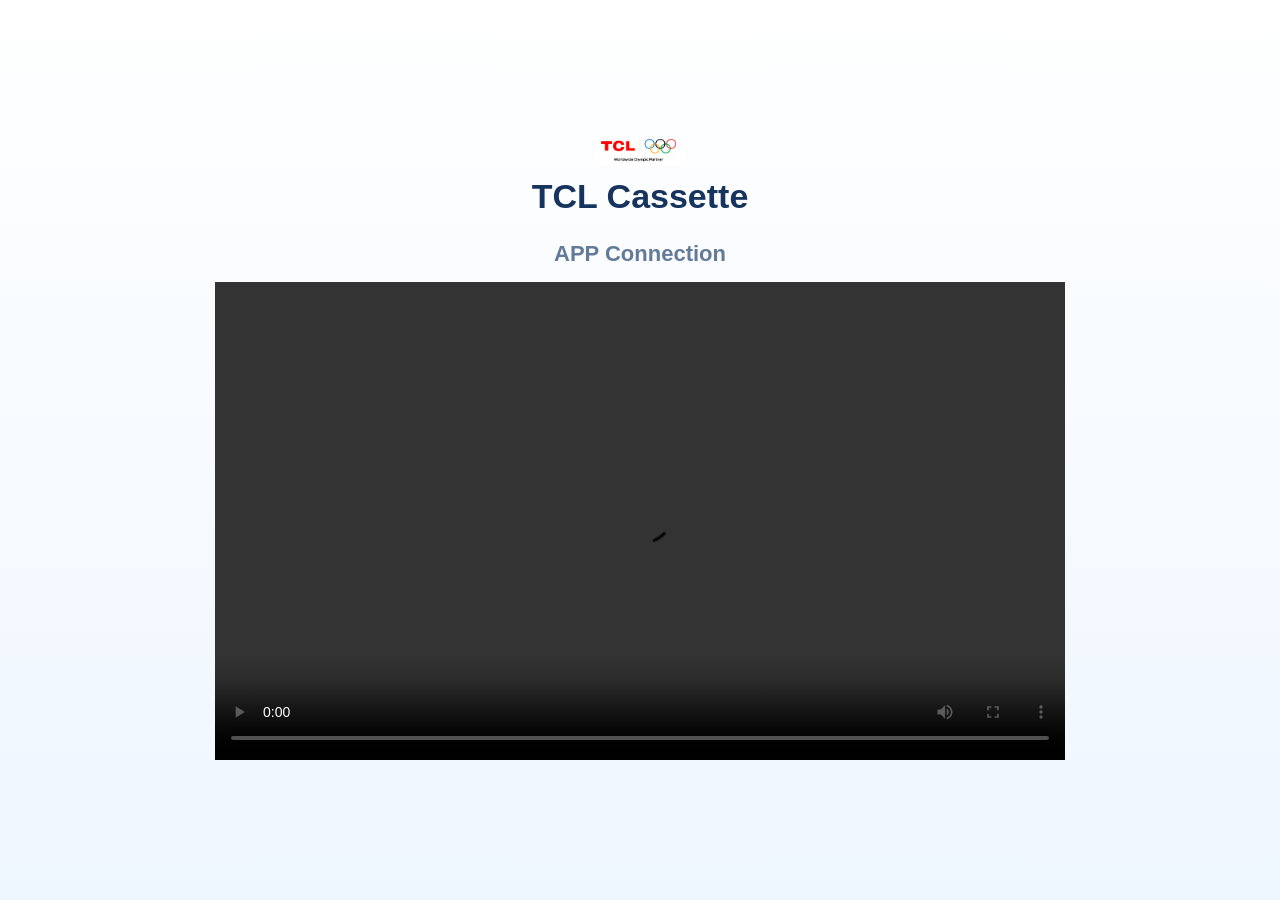
==== app-connect/index.html @ 69737141 "Create index.html" ====
<!DOCTYPE html>
<html lang="en">
<head>
<meta charset="UTF-8">
<meta name="viewport" content="width=device-width, initial-scale=1.0">

<title>TCL Cassette | APP Connection</title>

<style>

:root {
    --navy: #17345f;
    --blue-gray: #637b98;
}

* {
    margin: 0;
    padding: 0;
    box-sizing: border-box;
}

body {
    min-height: 100vh;
    display: flex;
    justify-content: center;
    align-items: center;
    background: linear-gradient(
        180deg,
        #ffffff 0%,
        #eef6ff 100%
    );
    font-family: Arial, Helvetica, sans-serif;
}

.container {
    width: 100%;
    max-width: 900px;
    text-align: center;
    padding: 20px;
}

.logo {
    width: 90px;
    margin-bottom: 8px;
}

h1 {
    color: var(--navy);
    font-size: 34px;
    font-weight: 700;
    margin-bottom: 25px;
}

.video-title {
    color: var(--blue-gray);
    font-size: 22px;
    font-weight: 600;
    margin-bottom: 15px;
}

.video-box {
    width: 90vw;
    max-width: 850px;
    aspect-ratio: 16 / 9;
    margin: 0 auto;
}

video {
    width: 100%;
    height: 100%;
    object-fit: contain;
}

@media (max-width: 600px) {

    .container {
        padding: 15px;
    }

    .logo {
        width: 75px;
    }

    h1 {
        font-size: 26px;
        margin-bottom: 20px;
    }

    .video-title {
        font-size: 18px;
        margin-bottom: 12px;
    }

}

</style>
</head>

<body>

<div class="container">

    <img
    class="logo"
    src="../brand-logo.png"
    >

    <h1>
        TCL Cassette
    </h1>

    <div class="video-title">
        APP Connection
    </div>

    <div class="video-box">

        <video controls preload="auto" playsinline>
            <source
            src="appconnec.mp4"
            type="video/mp4"
            >
        </video>

    </div>

</div>

</body>
</html>
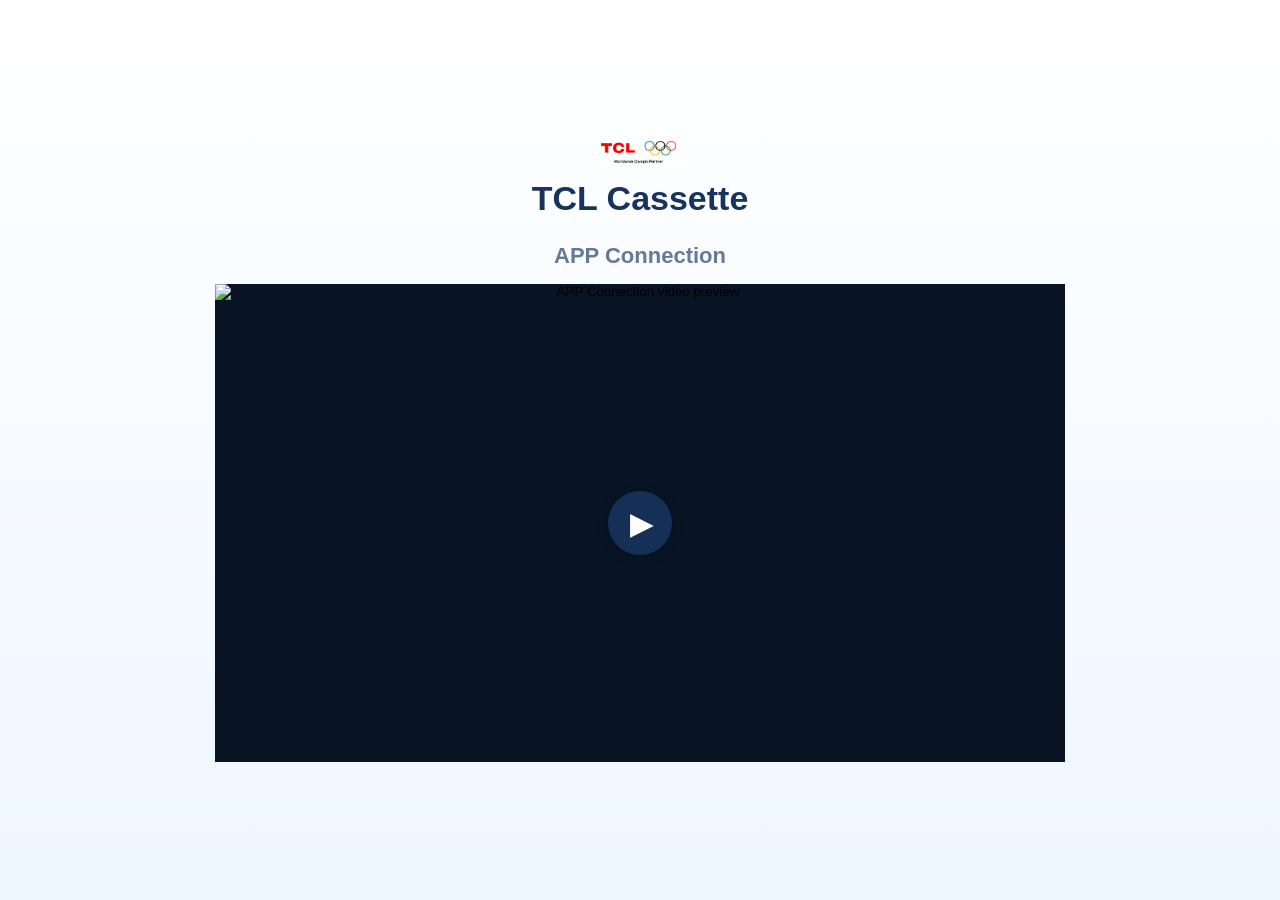
==== commit 8c335ecf: "Update five training pages with unique previews and click-to-play controls" ====
--- a/app-connect/index.html
+++ b/app-connect/index.html
@@ -8,7 +8,6 @@
 <title>TCL Cassette | APP Connection</title>
 
 <style>
-
 :root {
     --navy: #17345f;
     --blue-gray: #637b98;
@@ -64,16 +63,84 @@
     max-width: 850px;
     aspect-ratio: 16 / 9;
     margin: 0 auto;
+    position: relative;
+    overflow: hidden;
+    background: #081423;
 }
 
 video {
     width: 100%;
     height: 100%;
     object-fit: contain;
+    display: block;
+}
+
+.preview-button {
+    position: absolute;
+    inset: 0;
+    z-index: 3;
+    display: flex;
+    align-items: center;
+    justify-content: center;
+    width: 100%;
+    height: 100%;
+    padding: 0;
+    border: 0;
+    background: #081423;
+    cursor: pointer;
+}
+
+.preview-button img {
+    position: absolute;
+    inset: 0;
+    width: 100%;
+    height: 100%;
+    object-fit: contain;
+}
+
+.play-icon {
+    position: relative;
+    z-index: 1;
+    display: flex;
+    justify-content: center;
+    align-items: center;
+    width: 64px;
+    height: 64px;
+    border-radius: 50%;
+    background: rgba(23, 52, 95, 0.88);
+    color: #fff;
+    font-size: 31px;
+    line-height: 1;
+    padding-left: 4px;
+    box-shadow: 0 2px 12px rgba(0, 0, 0, .2);
+}
+
+.preview-button[hidden],
+.video-message[hidden] {
+    display: none;
+}
+
+.video-message {
+    position: absolute;
+    z-index: 2;
+    inset: 0;
+    display: flex;
+    flex-direction: column;
+    align-items: center;
+    justify-content: center;
+    gap: 10px;
+    padding: 18px;
+    background: rgba(8, 20, 35, .9);
+    color: #fff;
+    font-size: 15px;
+    text-align: center;
+}
+
+.video-message a {
+    color: #afd8ff;
 }
 
 @media (max-width: 600px) {
-
     .container {
         padding: 15px;
     }
@@ -92,8 +159,12 @@
         margin-bottom: 12px;
     }
 
-}
-
+    .play-icon {
+        width: 56px;
+        height: 56px;
+        font-size: 28px;
+    }
+}
 </style>
 </head>
 
@@ -102,13 +173,12 @@
 <div class="container">
 
     <img
-    class="logo"
-    src="../brand-logo.png"
+        class="logo"
+        src="../brand-logo.png"
+        alt="TCL Logo"
     >
 
-    <h1>
-        TCL Cassette
-    </h1>
+    <h1>TCL Cassette</h1>
 
     <div class="video-title">
         APP Connection
@@ -116,16 +186,124 @@
 
     <div class="video-box">
 
-        <video controls preload="auto" playsinline>
+        <video
+            id="trainingVideo"
+            controls
+            preload="auto"
+            playsinline
+            webkit-playsinline
+        >
             <source
-            src="appconnec.mp4"
-            type="video/mp4"
+                src="appconnec.mp4"
+                type="video/mp4"
             >
+            Your browser does not support HTML video.
         </video>
 
+        <button
+            class="preview-button"
+            id="previewButton"
+            type="button"
+            aria-label="Play APP Connection video"
+        >
+            <img
+                src="preview-app-connect.jpg"
+                alt="APP Connection video preview"
+            >
+            <span class="play-icon" aria-hidden="true">
+                &#9654;
+            </span>
+        </button>
+
+        <div
+            class="video-message"
+            id="videoMessage"
+            role="status"
+            aria-live="polite"
+            hidden
+        >
+            <span id="messageText">
+                Loading video...
+            </span>
+
+            <a
+                id="directVideoLink"
+                href="appconnec.mp4"
+                target="_blank"
+                rel="noopener"
+                hidden
+            >
+                Open MP4 directly
+            </a>
+        </div>
+
     </div>
 
 </div>
+
+<script>
+(function () {
+
+    const video = document.getElementById('trainingVideo');
+    const button = document.getElementById('previewButton');
+    const message = document.getElementById('videoMessage');
+    const messageText = document.getElementById('messageText');
+    const directLink = document.getElementById('directVideoLink');
+
+    function setLoading() {
+        messageText.textContent = 'Loading video...';
+        directLink.hidden = true;
+        message.hidden = false;
+    }
+
+    function showError(detail) {
+        messageText.textContent =
+            detail || 'Video failed to load.';
+        directLink.hidden = false;
+        message.hidden = false;
+    }
+
+    button.addEventListener('click', function () {
+
+        button.hidden = true;
+        setLoading();
+
+        if (video.error) {
+            showError(
+                'Video cannot be loaded. Check appconnec.mp4.'
+            );
+            return;
+        }
+
+        const playRequest = video.play();
+
+        if (
+            playRequest &&
+            typeof playRequest.catch === 'function'
+        ) {
+            playRequest.catch(function (error) {
+                showError(
+                    'Playback could not start: ' +
+                    (error.message || error.name)
+                );
+            });
+        }
+    });
+
+    video.addEventListener('playing', function () {
+        message.hidden = true;
+    });
+
+    video.addEventListener('error', function () {
+        if (button.hidden) {
+            showError(
+                'Video failed to load. Check the filename, network, or MP4 format.'
+            );
+        }
+    });
+
+})();
+</script>
 
 </body>
 </html>
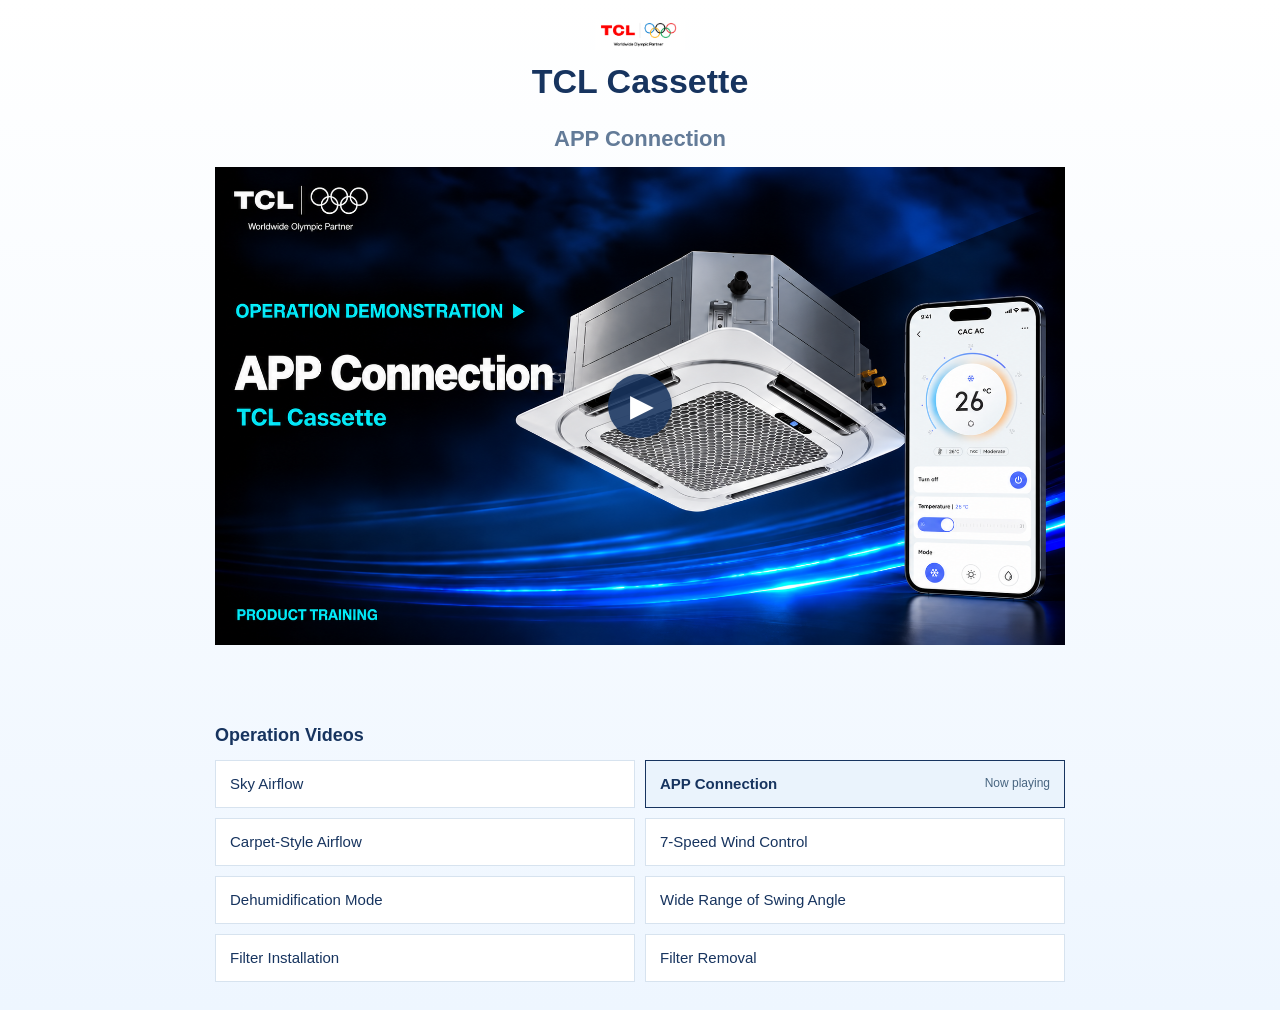
==== commit dd8b8114: "Upgrade all Cassette training players with buffering recovery and product directories" ====
--- a/app-connect/index.html
+++ b/app-connect/index.html
@@ -166,6 +166,7 @@
     }
 }
 </style>
+<link rel="stylesheet" href="../assets/training-player.css">
 </head>
 
 <body>
@@ -215,95 +216,36 @@
             </span>
         </button>
 
-        <div
-            class="video-message"
-            id="videoMessage"
-            role="status"
-            aria-live="polite"
-            hidden
-        >
-            <span id="messageText">
-                Loading video...
-            </span>
-
-            <a
-                id="directVideoLink"
-                href="appconnec.mp4"
-                target="_blank"
-                rel="noopener"
-                hidden
-            >
-                Open MP4 directly
-            </a>
+    </div>
+
+
+    <div class="player-status-slot">
+        <div class="player-status" id="videoMessage" hidden>
+            <span id="messageText" role="status" aria-live="polite" aria-atomic="true"></span>
+            <button id="retryButton" type="button" hidden>Reload video</button>
+            <a id="directVideoLink" href="appconnec.mp4" target="_blank" rel="noopener" hidden>Open MP4 directly</a>
         </div>
-
     </div>
 
+    <nav class="video-directory" aria-label="Product video directory">
+        <h2>Operation Videos</h2>
+        <ul>
+            <li><a href="../sky-airflow/"><span>Sky Airflow</span></a></li>
+            <li><a href="../app-connect/" aria-current="page"><span>APP Connection</span><span class="current-video-label">Now playing</span></a></li>
+            <li><a href="../carpet-style-airflow/"><span>Carpet-Style Airflow</span></a></li>
+            <li><a href="../7-speed-fan/"><span>7-Speed Wind Control</span></a></li>
+            <li><a href="../dehumidification-mode/"><span>Dehumidification Mode</span></a></li>
+            <li><a href="../wide-range-airflow/"><span>Wide Range of Swing Angle</span></a></li>
+            <li><a href="../filter-installation/"><span>Filter Installation</span></a></li>
+            <li><a href="../filter-removal/"><span>Filter Removal</span></a></li>
+        </ul>
+    </nav>
+
 </div>
 
-<script>
-(function () {
-
-    const video = document.getElementById('trainingVideo');
-    const button = document.getElementById('previewButton');
-    const message = document.getElementById('videoMessage');
-    const messageText = document.getElementById('messageText');
-    const directLink = document.getElementById('directVideoLink');
-
-    function setLoading() {
-        messageText.textContent = 'Loading video...';
-        directLink.hidden = true;
-        message.hidden = false;
-    }
-
-    function showError(detail) {
-        messageText.textContent =
-            detail || 'Video failed to load.';
-        directLink.hidden = false;
-        message.hidden = false;
-    }
-
-    button.addEventListener('click', function () {
-
-        button.hidden = true;
-        setLoading();
-
-        if (video.error) {
-            showError(
-                'Video cannot be loaded. Check appconnec.mp4.'
-            );
-            return;
-        }
-
-        const playRequest = video.play();
-
-        if (
-            playRequest &&
-            typeof playRequest.catch === 'function'
-        ) {
-            playRequest.catch(function (error) {
-                showError(
-                    'Playback could not start: ' +
-                    (error.message || error.name)
-                );
-            });
-        }
-    });
-
-    video.addEventListener('playing', function () {
-        message.hidden = true;
-    });
-
-    video.addEventListener('error', function () {
-        if (button.hidden) {
-            showError(
-                'Video failed to load. Check the filename, network, or MP4 format.'
-            );
-        }
-    });
-
-})();
-</script>
-
+
+
+<script src="../assets/training-player.js" defer></script>
 </body>
 </html>
+
--- a/assets/training-player.css
+++ b/assets/training-player.css
@@ -0,0 +1,123 @@
+.player-status-slot,
+.video-directory {
+    width: 90vw;
+    max-width: 850px;
+    margin: 0 auto;
+}
+
+.player-status-slot {
+    min-height: 66px;
+    padding-top: 12px;
+}
+
+.player-status {
+    display: flex;
+    flex-wrap: wrap;
+    justify-content: center;
+    align-items: center;
+    gap: 10px 14px;
+    padding: 12px;
+    border: 1px solid #d7e3ef;
+    background: #f3f8fd;
+    color: #17345f;
+    font-size: 14px;
+    line-height: 1.5;
+}
+
+.player-status[hidden],
+.player-status [hidden] {
+    display: none;
+}
+
+.player-status button {
+    padding: 8px 14px;
+    border: 1px solid #17345f;
+    border-radius: 0;
+    background: #17345f;
+    color: #fff;
+    font: inherit;
+    cursor: pointer;
+    min-height: 44px;
+}
+
+.player-status a {
+    color: #17345f;
+    text-underline-offset: 3px;
+}
+
+.video-directory {
+    padding: 12px 0 8px;
+    text-align: left;
+}
+
+.video-directory h2 {
+    margin: 0 0 12px;
+    color: #17345f;
+    font-size: 18px;
+    line-height: 1.4;
+    font-weight: 600;
+}
+
+.video-directory ul {
+    display: grid;
+    grid-template-columns: repeat(2, minmax(0, 1fr));
+    gap: 10px;
+    margin: 0;
+    padding: 0;
+    list-style: none;
+}
+
+.video-directory li {
+    min-width: 0;
+}
+
+.video-directory a {
+    display: flex;
+    flex-wrap: wrap;
+    align-items: center;
+    justify-content: space-between;
+    gap: 6px 12px;
+    height: 100%;
+    min-height: 48px;
+    padding: 12px 14px;
+    border: 1px solid #d7e3ef;
+    background: #fff;
+    color: #17345f;
+    font-size: 15px;
+    line-height: 1.45;
+    text-decoration: none;
+    overflow-wrap: anywhere;
+}
+
+.video-directory a:hover,
+.video-directory a[aria-current="page"] {
+    border-color: #17345f;
+    background: #eaf3fc;
+}
+
+.video-directory a[aria-current="page"] {
+    font-weight: 600;
+}
+
+.video-directory .current-video-label {
+    color: #486580;
+    font-size: 12px;
+    font-weight: 400;
+}
+
+.player-status button:focus-visible,
+.player-status a:focus-visible,
+.video-directory a:focus-visible,
+video:focus-visible {
+    outline: 3px solid #1575c7;
+    outline-offset: 3px;
+}
+
+@media (max-width: 600px) {
+    .video-directory h2 { font-size: 17px; }
+    .video-directory a { padding: 11px 12px; font-size: 14px; }
+}
+
+@media (max-width: 420px) {
+    .video-directory ul { grid-template-columns: 1fr; }
+}
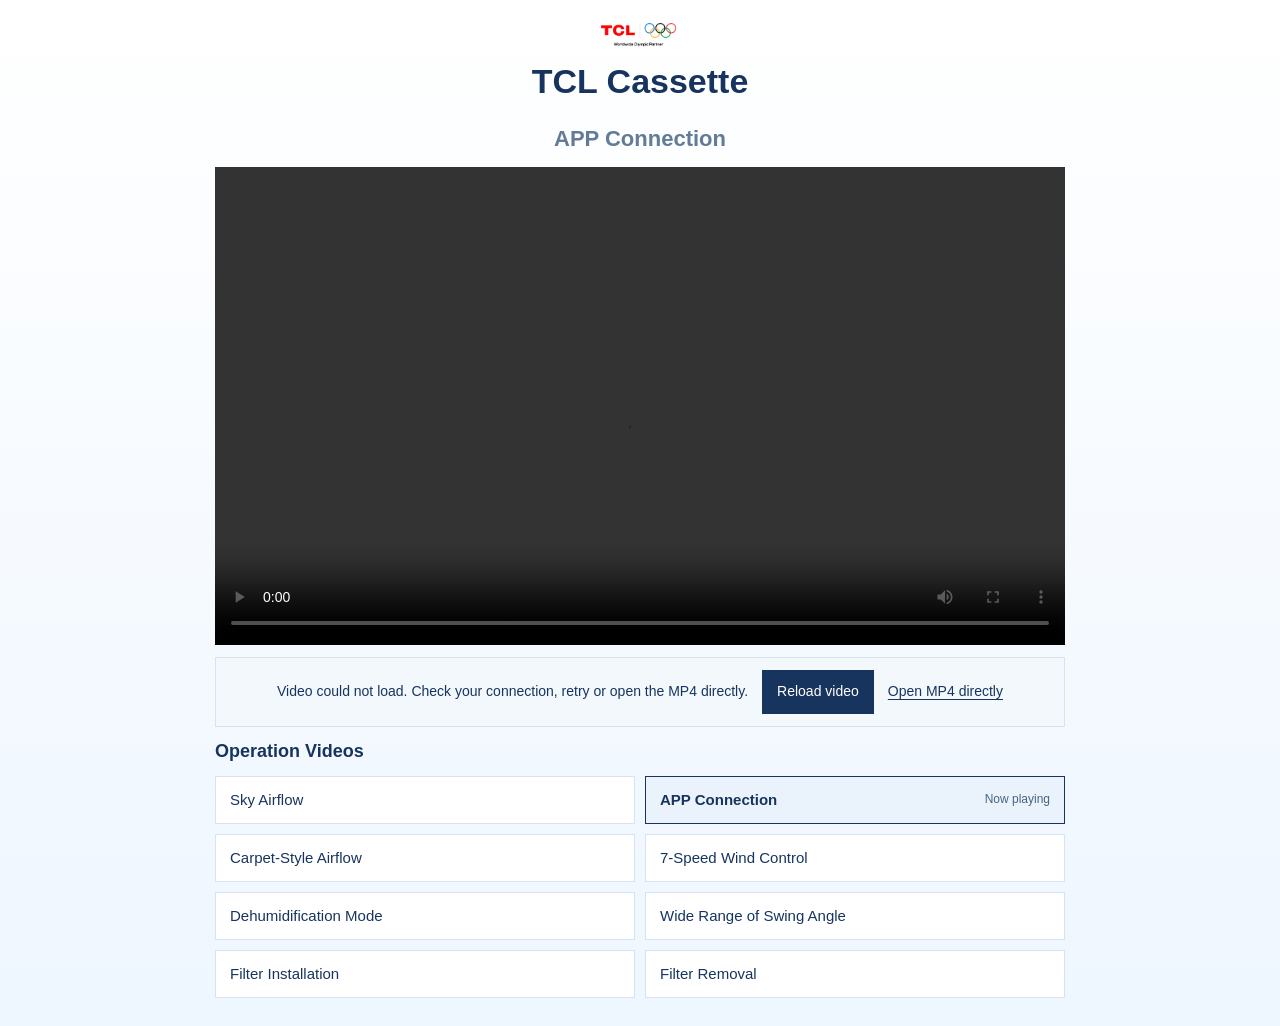
==== commit da54b0d0: "Improve Cassette mobile video playback and caching" ====
--- a/app-connect/index.html
+++ b/app-connect/index.html
@@ -185,7 +185,7 @@
         APP Connection
     </div>
 
-    <div class="video-box">
+    <div class="video-box video-stage">
 
         <video
             id="trainingVideo"
@@ -195,7 +195,7 @@
             webkit-playsinline
         >
             <source
-                src="appconnec.mp4"
+                src="appconnec.mp4?v=d8068bffd7c6785f"
                 type="video/mp4"
             >
             Your browser does not support HTML video.
@@ -203,7 +203,7 @@
 
         <button
             class="preview-button"
-            id="previewButton"
+            id="videoPreview"
             type="button"
             aria-label="Play APP Connection video"
         >
@@ -220,24 +220,24 @@
 
 
     <div class="player-status-slot">
-        <div class="player-status" id="videoMessage" hidden>
-            <span id="messageText" role="status" aria-live="polite" aria-atomic="true"></span>
-            <button id="retryButton" type="button" hidden>Reload video</button>
-            <a id="directVideoLink" href="appconnec.mp4" target="_blank" rel="noopener" hidden>Open MP4 directly</a>
+        <div class="player-status" id="videoStatus" hidden>
+            <span id="statusText" role="status" aria-live="polite" aria-atomic="true"></span>
+            <button id="retryVideo" type="button" hidden>Reload video</button>
+            <a id="directVideo" href="appconnec.mp4?v=d8068bffd7c6785f" target="_blank" rel="noopener" hidden>Open MP4 directly</a>
         </div>
     </div>
 
     <nav class="video-directory" aria-label="Product video directory">
         <h2>Operation Videos</h2>
         <ul>
-            <li><a href="../sky-airflow/"><span>Sky Airflow</span></a></li>
-            <li><a href="../app-connect/" aria-current="page"><span>APP Connection</span><span class="current-video-label">Now playing</span></a></li>
-            <li><a href="../carpet-style-airflow/"><span>Carpet-Style Airflow</span></a></li>
-            <li><a href="../7-speed-fan/"><span>7-Speed Wind Control</span></a></li>
-            <li><a href="../dehumidification-mode/"><span>Dehumidification Mode</span></a></li>
-            <li><a href="../wide-range-airflow/"><span>Wide Range of Swing Angle</span></a></li>
-            <li><a href="../filter-installation/"><span>Filter Installation</span></a></li>
-            <li><a href="../filter-removal/"><span>Filter Removal</span></a></li>
+            <li><a class="video-link" href="../sky-airflow/"><span>Sky Airflow</span></a></li>
+            <li><a class="video-link" href="../app-connect/" aria-current="page"><span>APP Connection</span></a></li>
+            <li><a class="video-link" href="../carpet-style-airflow/"><span>Carpet-Style Airflow</span></a></li>
+            <li><a class="video-link" href="../7-speed-fan/"><span>7-Speed Wind Control</span></a></li>
+            <li><a class="video-link" href="../dehumidification-mode/"><span>Dehumidification Mode</span></a></li>
+            <li><a class="video-link" href="../wide-range-airflow/"><span>Wide Range of Swing Angle</span></a></li>
+            <li><a class="video-link" href="../filter-installation/"><span>Filter Installation</span></a></li>
+            <li><a class="video-link" href="../filter-removal/"><span>Filter Removal</span></a></li>
         </ul>
     </nav>
 
@@ -245,7 +245,8 @@
 
 
 
-<script src="../assets/training-player.js" defer></script>
+<script id="videoCatalog" type="application/json">{"version": "95cd86d8907066e6", "root": "../", "topics": [{"slug": "sky-airflow", "title": "Sky Airflow", "file": "sky-airflow/skyairflow.mp4?v=ae165546e297276d", "cover": "sky-airflow/preview-sky-airflow.jpg", "hash": "ae165546e297276d541ea69ff9e66d98af53cf5d", "bytes": 2545595, "algorithm": "git-sha1"}, {"slug": "app-connect", "title": "APP Connection", "file": "app-connect/appconnec.mp4?v=d8068bffd7c6785f", "cover": "app-connect/preview-app-connect.jpg", "hash": "d8068bffd7c6785f8dbae1653e8477da8a20b3e8", "bytes": 5974982, "algorithm": "git-sha1"}, {"slug": "carpet-style-airflow", "title": "Carpet-Style Airflow", "file": "carpet-style-airflow/Carpet.mp4?v=a3cb1f0473b33469", "cover": "carpet-style-airflow/preview-carpet-style-airflow.jpg", "hash": "a3cb1f0473b33469fc9ae694a5555c19037d50db", "bytes": 1990776, "algorithm": "git-sha1"}, {"slug": "7-speed-fan", "title": "7-Speed Wind Control", "file": "7-speed-fan/7speed1.mp4?v=8c26fbdef50eede8", "cover": "7-speed-fan/preview.jpg", "hash": "8c26fbdef50eede8e670c70dd5f247f2da5a2f71", "bytes": 1854936, "algorithm": "git-sha1"}, {"slug": "dehumidification-mode", "title": "Dehumidification Mode", "file": "dehumidification-mode/dehumuid.mp4?v=0b9c2a93cd31e98c", "cover": "dehumidification-mode/preview-dehumidification-mode.jpg", "hash": "0b9c2a93cd31e98ceeff92629f8090cd35ea8cca", "bytes": 1266059, "algorithm": "git-sha1"}, {"slug": "wide-range-airflow", "title": "Wide Range of Swing Angle", "file": "wide-range-airflow/widerange.mp4?v=89bbc013dfb6858e", "cover": "wide-range-airflow/preview-wide-range-airflow.jpg", "hash": "89bbc013dfb6858ee73db07568956e5d1c37ce53", "bytes": 4542717, "algorithm": "git-sha1"}, {"slug": "filter-installation", "title": "Filter Installation", "file": "filter-installation/filter-installation.mp4?v=2eb16fd1400fbb54", "cover": "filter-installation/preview-filter-installation.jpg", "hash": "2eb16fd1400fbb541feb62c088647ae0627c3eb3", "bytes": 4176092, "algorithm": "git-sha1"}, {"slug": "filter-removal", "title": "Filter Removal", "file": "filter-removal/filter-removal.mp4?v=b1af0704e4fc357b", "cover": "filter-removal/preview-filter-removal.jpg", "hash": "b1af0704e4fc357b9cb06b380afd005e3d9d14b7", "bytes": 3349873, "algorithm": "git-sha1"}]}</script>
+<script src="../player.js?v=95cd86d8907066e6" defer></script>
 </body>
 </html>
 
--- a/assets/training-player.css
+++ b/assets/training-player.css
@@ -121,3 +121,7 @@
 @media (max-width: 420px) {
     .video-directory ul { grid-template-columns: 1fr; }
 }
+
+.video-directory a[aria-current="page"]::after {
+    content: "Now playing"; color: #486580; font-size: 12px; font-weight: 400;
+}
